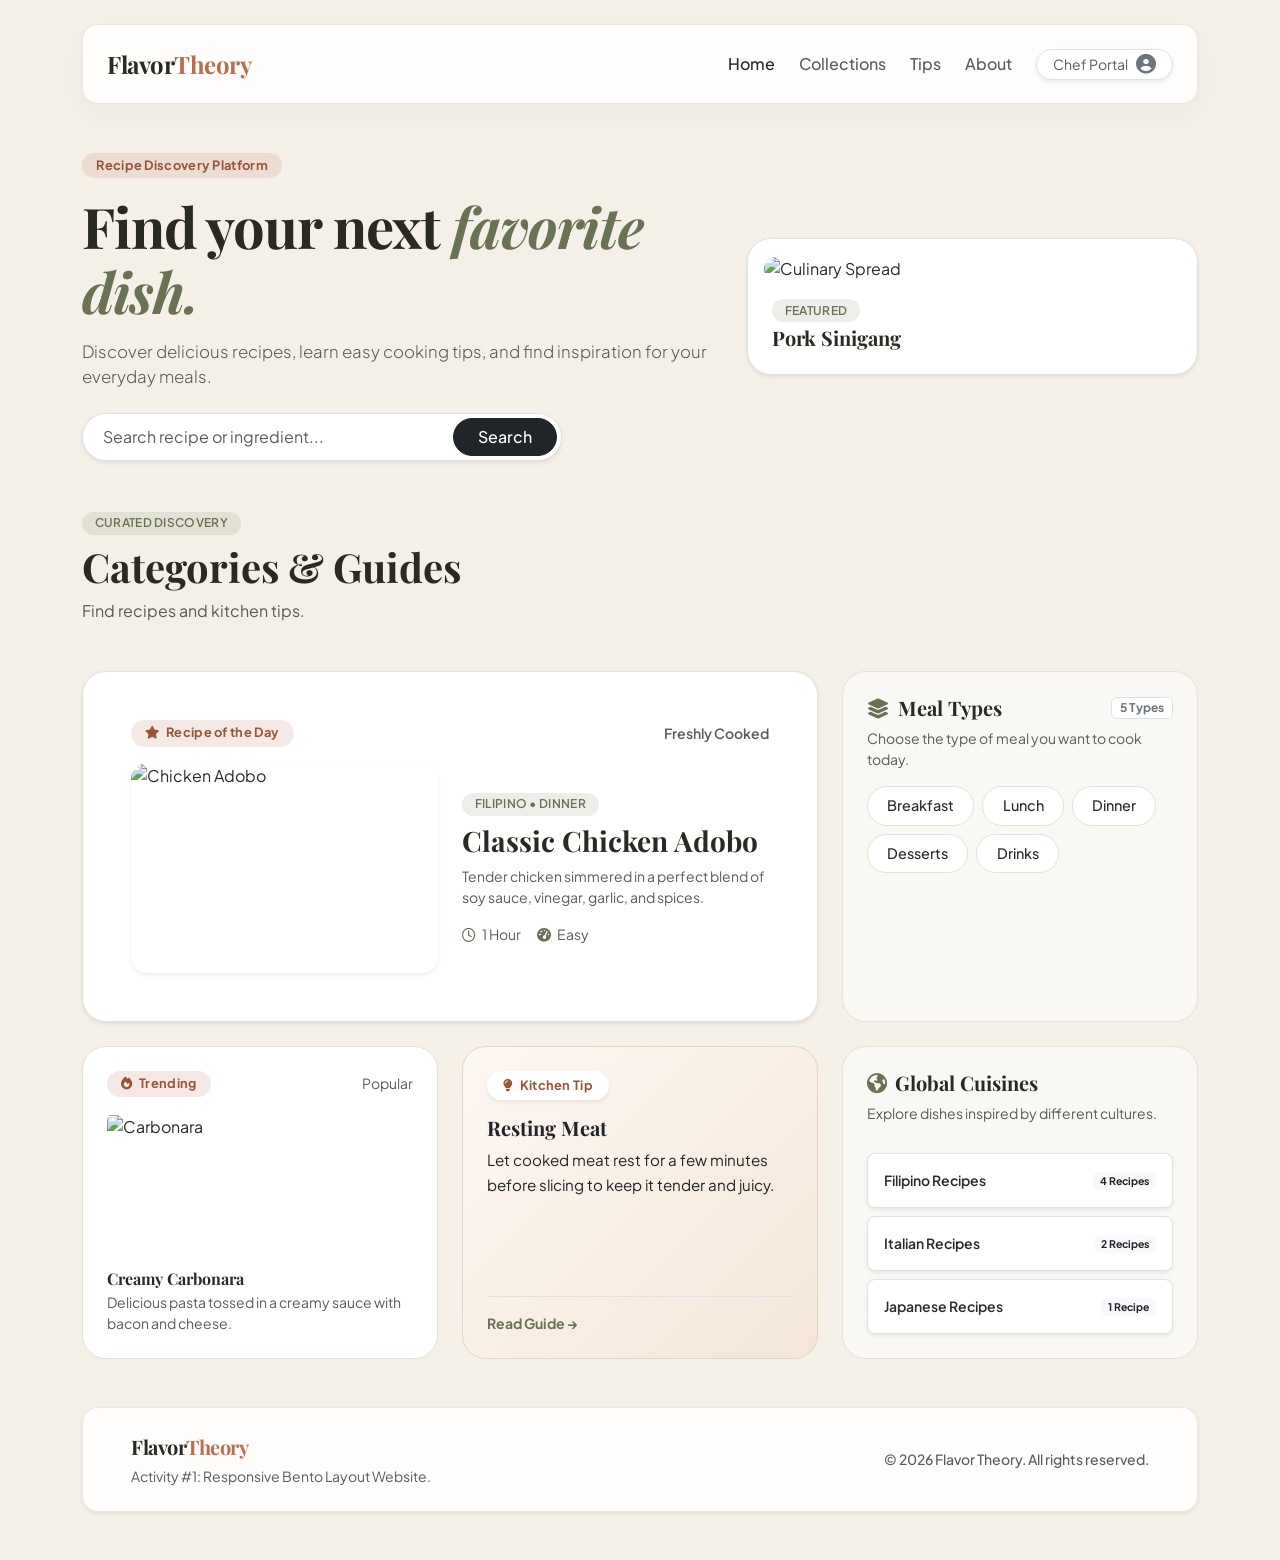
==== activity01/index.html @ 8a3be544 "Add Activity 01 Bento Layout" ====
<!DOCTYPE html>
<html lang="en">
<head>
    <meta charset="UTF-8">
    <meta name="viewport" content="width=device-width, initial-scale=1.0">
    <title>Flavor Theory — Explore the Art of Good Food</title>
    <!-- Bootstrap 5 CSS -->
    <link href="https://cdn.jsdelivr.net/npm/bootstrap@5.3.2/dist/css/bootstrap.min.css" rel="stylesheet">
    <!-- Font Awesome Icons -->
    <link rel="stylesheet" href="https://cdnjs.cloudflare.com/ajax/libs/font-awesome/6.4.0/css/all.min.css">
    <!-- Google Fonts -->
    <link rel="preconnect" href="https://fonts.googleapis.com">
    <link rel="preconnect" href="https://fonts.gstatic.com" crossorigin>
    <link href="https://fonts.googleapis.com/css2?family=Playfair+Display:ital,wght@0,400..900;1,400..900&family=Plus+Jakarta+Sans:wght@300;400;500;600;700&display=swap" rel="stylesheet">
    <!-- Custom CSS -->
    <link rel="stylesheet" href="assets/css/style.css">
</head>
<body>

    <!-- Navigation Bar -->
    <div class="container my-4">
        <nav class="navbar navbar-expand-lg nav-glass px-4 py-3 rounded-4">
            <a class="navbar-brand d-flex align-items-center gap-2" href="#">
                <div class="wordmark fs-4">Flavor<span>Theory</span></div>
            </a>
            <div class="ms-auto d-none d-lg-flex align-items-center gap-4">
                <a href="#" class="text-dark text-decoration-none fw-medium">Home</a>
                <a href="#bento-section" class="text-muted text-decoration-none fw-medium">Collections</a>
                <a href="#masterclass" class="text-muted text-decoration-none fw-medium">Tips</a>
                <a href="#about" class="text-muted text-decoration-none fw-medium">About</a>
                <div class="bg-white px-3 py-1 rounded-pill border d-flex align-items-center gap-2 text-muted small shadow-sm">
                    <span>Chef Portal</span>
                    <i class="fa-solid fa-circle-user fs-5 text-secondary"></i>
                </div>
            </div>
        </nav>
    </div>

    <!-- Hero Section -->
    <header class="container my-5">
        <div class="row align-items-center g-4">
            <div class="col-lg-7">
                <span class="badge badge-terracotta mb-3">Recipe Discovery Platform</span>
                <h1 class="display-4 fw-bold font-serif mb-3 text-deep-charcoal" style="letter-spacing: -1px; line-height: 1.15;">
                    Find your next <span class="text-olive fst-italic">favorite dish.</span>
                </h1>
                <p class="text-muted lead mb-4" style="font-size: 1.05rem;">
                    Discover delicious recipes, learn easy cooking tips, and find inspiration for your everyday meals.
                </p>
                <div class="input-group search-box p-1 bg-white rounded-pill border shadow-sm" style="max-width: 480px;">
                    <input type="text" class="form-control border-0 rounded-pill px-3 shadow-none bg-transparent" placeholder="Search recipe or ingredient...">
                    <button class="btn btn-dark rounded-pill px-4 fw-medium" type="button">Search</button>
                </div>
            </div>
            <div class="col-lg-5">
                <div class="bento-card p-3 bg-white shadow-sm border">
                    <img src="https://cdn.sanity.io/images/f3knbc2s/production/b5c621e55f680cdb059ccbfa2b1a4f8655d17814-2500x1500.jpg" alt="Culinary Spread" class="w-100 rounded-4 object-fit-cover" style="height: 240px;">
                    <div class="mt-3 px-2 pb-2">
                        <span class="badge badge-category mb-1">Featured</span>
                        <h5 class="font-serif mb-0 fw-bold">Pork Sinigang</h5>
                    </div>
                </div>
            </div>
        </div>
    </header>

    <!-- Bento Grid Section -->
    <main class="container my-5" id="bento-section">
        <div class="mb-5">
            <span class="badge badge-category mb-2">Curated Discovery</span>
            <h2 class="font-serif display-6 fw-bold">Categories & Guides</h2>
            <p class="text-muted">Find recipes and kitchen tips.</p>
        </div>

        <div class="row g-4">
            
            <!-- Bento Item 1: Featured Recipe (Large - Col 8) -->
            <div class="col-lg-8">
                <div class="bento-card p-4 p-md-5 bg-white shadow-sm h-100 d-flex flex-column justify-content-between">
                    <div>
                        <div class="d-flex justify-content-between align-items-center mb-3">
                            <span class="badge badge-terracotta"><i class="fa-solid fa-star me-1"></i> Recipe of the Day</span>
                            <span class="small text-muted fw-semibold">Freshly Cooked</span>
                        </div>
                        <div class="row align-items-center g-4">
                            <div class="col-md-6">
                                <div class="overflow-hidden rounded-4 shadow-sm" style="height: 210px;">
                                    <img src="https://www.foxyfolksy.com/wp-content/uploads/2014/03/chicken-adobo-1.jpg" alt="Chicken Adobo" class="w-100 h-100 object-fit-cover">
                                </div>
                            </div>
                            <div class="col-md-6">
                                <span class="badge badge-category mb-2">Filipino • Dinner</span>
                                <h3 class="font-serif fw-bold fs-3 mb-2">Classic Chicken Adobo</h3>
                                <p class="text-muted small mb-3">Tender chicken simmered in a perfect blend of soy sauce, vinegar, garlic, and spices.</p>
                                <div class="d-flex align-items-center gap-3 text-muted small">
                                    <span><i class="fa-regular fa-clock me-1 text-olive"></i> 1 Hour</span>
                                    <span><i class="fa-solid fa-gauge-high me-1 text-olive"></i> Easy</span>
                                </div>
                            </div>
                        </div>
                    </div>
                </div>
            </div>

            <!-- Bento Item 2: Categories (Small - Col 4) -->
            <div class="col-lg-4">
                <div class="bento-card p-4 bg-soft-neutral h-100">
                    <div class="d-flex align-items-center justify-content-between mb-2">
                        <h4 class="font-serif fs-5 mb-0 fw-bold"><i class="fa-solid fa-layer-group text-olive me-2"></i>Meal Types</h4>
                        <span class="badge bg-white text-secondary border">5 Types</span>
                    </div>
                    <p class="text-muted small mb-3">Choose the type of meal you want to cook today.</p>
                    
                    <div class="d-flex flex-wrap gap-2 mt-3">
                        <span class="filter-pill">Breakfast</span>
                        <span class="filter-pill">Lunch</span>
                        <span class="filter-pill">Dinner</span>
                        <span class="filter-pill">Desserts</span>
                        <span class="filter-pill">Drinks</span>
                    </div>
                </div>
            </div>

            <!-- Bento Item 3: Popular Favorites (Medium - Col 4) -->
            <div class="col-lg-4">
                <div class="bento-card p-4 bg-white h-100">
                    <div class="d-flex align-items-center justify-content-between mb-3">
                        <span class="badge badge-terracotta"><i class="fa-solid fa-fire me-1"></i> Trending</span>
                        <span class="small text-muted">Popular</span>
                    </div>
                    <div class="overflow-hidden rounded-3 mb-3" style="height: 140px;">
                        <img src="https://www.melinarecipes.com/wp-content/uploads/2026/01/elimkydu00gqlgxnadoq.webp" alt="Carbonara" class="w-100 h-100 object-fit-cover">
                    </div>
                    <h5 class="font-serif fw-bold fs-6 mb-1">Creamy Carbonara</h5>
                    <p class="text-muted small mb-0">Delicious pasta tossed in a creamy sauce with bacon and cheese.</p>
                </div>
            </div>

            <!-- Bento Item 4: Kitchen Tips (Medium - Col 4) -->
            <div class="col-lg-4" id="masterclass">
                <div class="bento-card p-4 h-100 d-flex flex-column justify-content-between tip-bento-card">
                    <div>
                        <div class="d-flex align-items-center gap-2 mb-3">
                            <span class="badge badge-terracotta bg-white shadow-sm px-3 py-2"><i class="fa-solid fa-lightbulb me-1"></i> Kitchen Tip</span>
                        </div>
                        <h4 class="font-serif fs-5 fw-bold mb-2 text-dark">Resting Meat</h4>
                        <p class="text-dark small mb-0" style="line-height: 1.6; font-size: 0.95rem !important;">Let cooked meat rest for a few minutes before slicing to keep it tender and juicy.</p>
                    </div>
                    <div class="mt-4 pt-3 border-top border-subtle small text-olive fw-bold">
                        <span>Read Guide &rarr;</span>
                    </div>
                </div>
            </div>

            <!-- Bento Item 5: Regional Cuisines (Medium - Col 4) -->
            <div class="col-lg-4">
                <div class="bento-card p-4 bg-soft-neutral h-100 d-flex flex-column justify-content-between">
                    <div>
                        <h4 class="font-serif fs-5 mb-2 fw-bold"><i class="fa-solid fa-earth-americas text-olive me-2"></i>Global Cuisines</h4>
                        <p class="text-muted small mb-3">Explore dishes inspired by different cultures.</p>
                    </div>
                    <div class="d-flex flex-column gap-2 pt-1">
                        <div class="p-3 rounded-3 bg-white border d-flex justify-content-between align-items-center small shadow-sm">
                            <span class="fw-semibold">Filipino Recipes</span>
                            <span class="badge bg-light text-dark">4 Recipes</span>
                        </div>
                        <div class="p-3 rounded-3 bg-white border d-flex justify-content-between align-items-center small shadow-sm">
                            <span class="fw-semibold">Italian Recipes</span>
                            <span class="badge bg-light text-dark">2 Recipes</span>
                        </div>
                        <div class="p-3 rounded-3 bg-white border d-flex justify-content-between align-items-center small shadow-sm">
                            <span class="fw-semibold">Japanese Recipes</span>
                            <span class="badge bg-light text-dark">1 Recipe</span>
                        </div>
                    </div>
                </div>
            </div>

        </div>
    </main>

    <!-- Footer -->
    <footer class="container my-5" id="about">
        <div class="nav-glass p-4 px-md-5 rounded-4 text-center text-md-start d-md-flex justify-content-between align-items-center shadow-sm">
            <div>
                <div class="wordmark fs-5 mb-1">Flavor<span>Theory</span></div>
                <p class="text-muted small mb-0">Activity #1: Responsive Bento Layout Website.</p>
            </div>
            <div class="text-muted small mt-3 mt-md-0 fw-medium">
                &copy; 2026 Flavor Theory. All rights reserved.
            </div>
        </div>
    </footer>

</body>
</html>
---- activity01/assets/css/style.css ----
:root {
    --bg-warm-ivory: #F4F0E8;
    --text-deep-charcoal: #292B23;
    --olive-green: #697354;
    --olive-dark: #535c42;
    --terracotta: #B86F50;
    --card-surface: #FFFFFF;
    --card-surface-soft: #FAF8F5;
    --border-subtle: #E6E1D6;
}

body {
    background-color: var(--bg-warm-ivory);
    color: var(--text-deep-charcoal);
    font-family: 'Plus Jakarta Sans', sans-serif;
}

h1, h2, h3, h4, h5, h6, .font-serif {
    font-family: 'Playfair Display', serif;
}

.wordmark {
    font-family: 'Playfair Display', serif;
    font-weight: 700;
    color: var(--text-deep-charcoal);
    letter-spacing: -0.5px;
}
.wordmark span {
    color: var(--terracotta);
}

/* Glassmorphism Navigation */
.nav-glass {
    background: rgba(255, 255, 255, 0.85);
    backdrop-filter: blur(12px);
    -webkit-backdrop-filter: blur(12px);
    border: 1px solid rgba(230, 225, 214, 0.8);
    box-shadow: 0 10px 30px 0 rgba(41, 43, 35, 0.04);
}

/* Bento Card Styling */
.bento-card {
    background-color: var(--card-surface);
    border: 1px solid var(--border-subtle);
    border-radius: 1.5rem;
    transition: transform 0.25s ease, box-shadow 0.25s ease;
}
.bento-card:hover {
    transform: translateY(-4px);
    box-shadow: 0 12px 30px rgba(41, 43, 35, 0.07);
}

/* Special styling for Kitchen Tip card to fix readability */
.tip-bento-card {
    background: linear-gradient(135deg, #FDF7F2 0%, #F3E6D8 100%) !important;
    border: 1px solid #E5D5C3 !important;
}

/* Badges & Filter Pills */
.badge-category {
    background-color: rgba(105, 115, 84, 0.12);
    color: var(--olive-green);
    font-weight: 600;
    font-size: 0.75rem;
    padding: 0.35rem 0.8rem;
    border-radius: 50rem;
    text-transform: uppercase;
    letter-spacing: 0.3px;
}
.badge-terracotta {
    background-color: rgba(184, 111, 80, 0.15);
    color: #9A5437;
    font-weight: 700;
    font-size: 0.8rem;
    padding: 0.4rem 0.9rem;
    border-radius: 50rem;
    letter-spacing: 0.3px;
}
.filter-pill {
    background: var(--card-surface);
    border: 1px solid var(--border-subtle);
    color: var(--text-deep-charcoal);
    padding: 0.5rem 1.2rem;
    border-radius: 50rem;
    font-size: 0.9rem;
    font-weight: 500;
    display: inline-block;
}

.bg-soft-neutral { background-color: var(--card-surface-soft); }
.text-olive { color: var(--olive-green); }
.text-terracotta { color: var(--terracotta); }
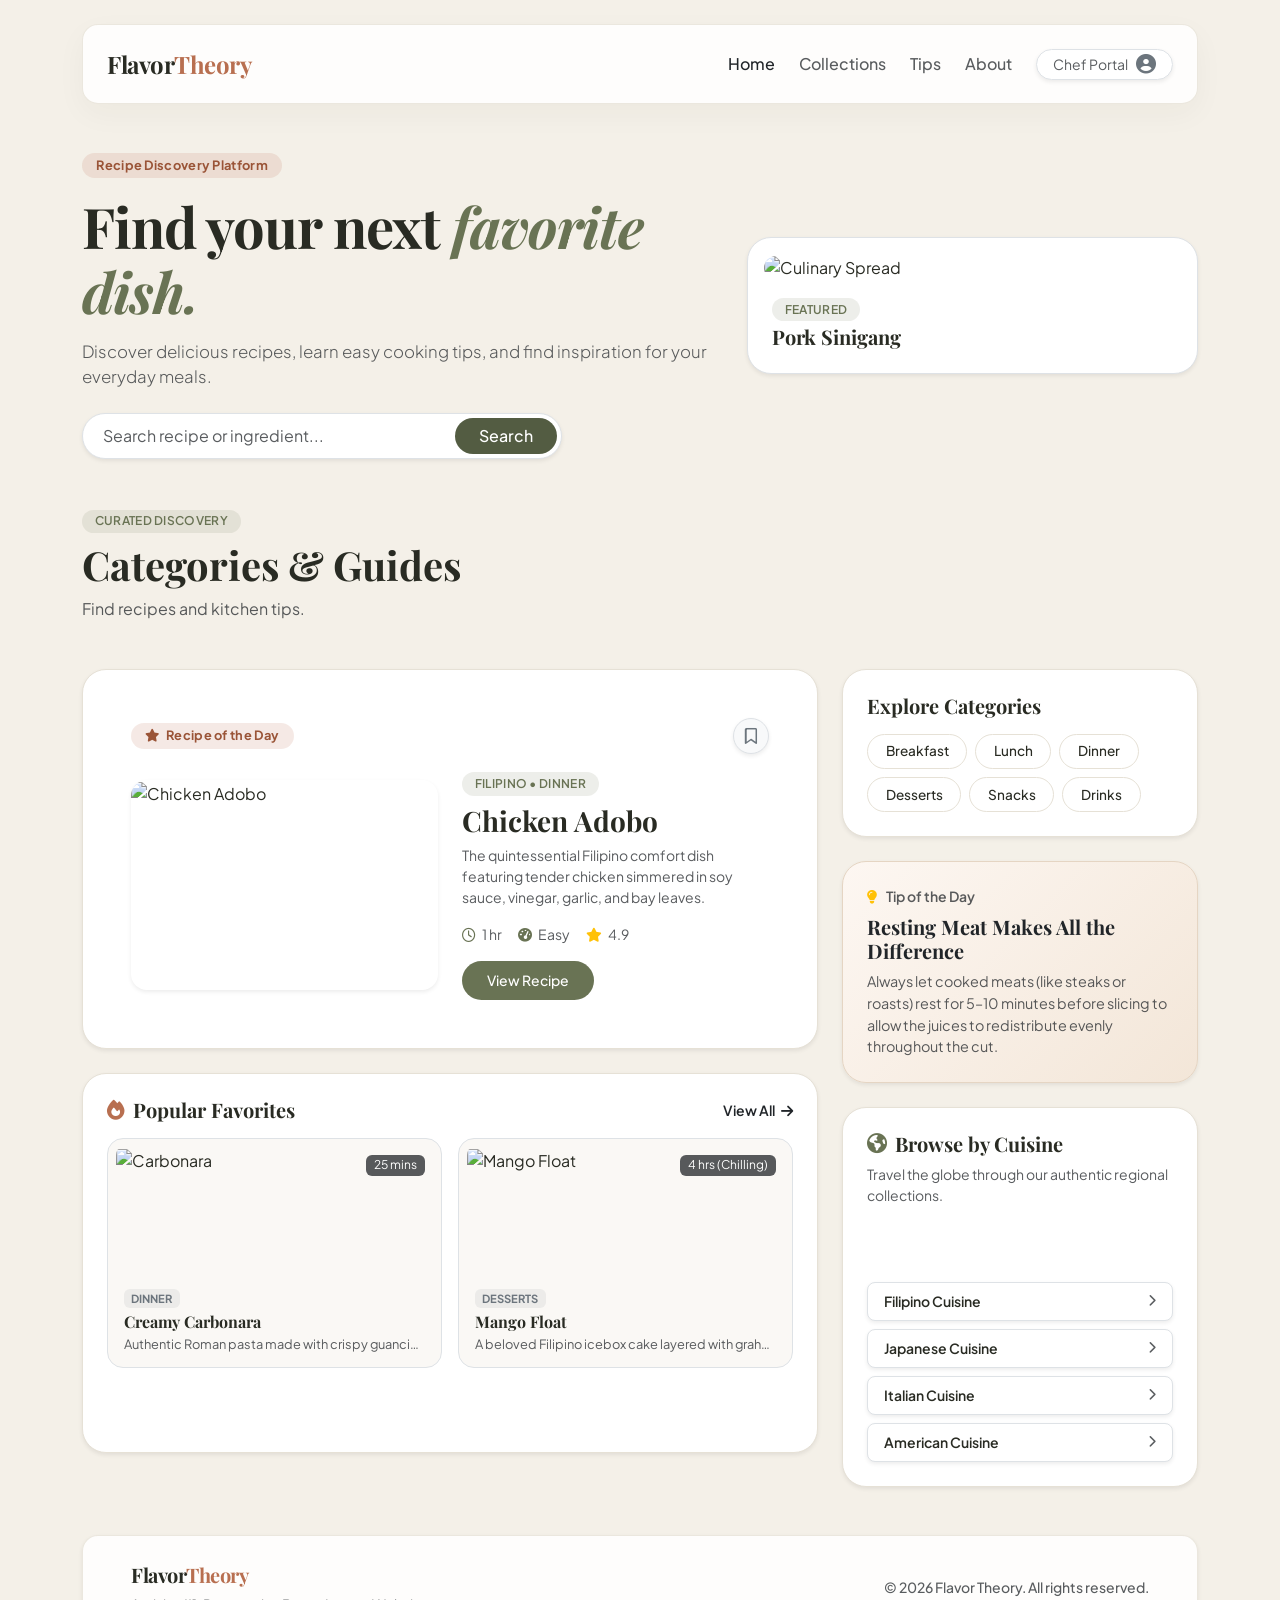
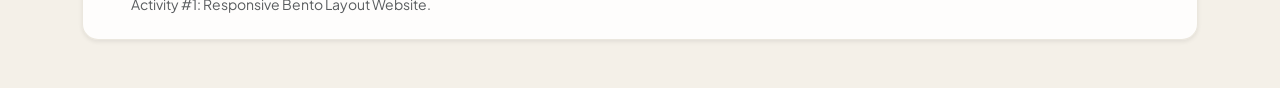
==== commit 2479081c: "fix layout" ====
--- a/activity01/index.html
+++ b/activity01/index.html
@@ -49,7 +49,7 @@
                 </p>
                 <div class="input-group search-box p-1 bg-white rounded-pill border shadow-sm" style="max-width: 480px;">
                     <input type="text" class="form-control border-0 rounded-pill px-3 shadow-none bg-transparent" placeholder="Search recipe or ingredient...">
-                    <button class="btn btn-dark rounded-pill px-4 fw-medium" type="button">Search</button>
+                    <button class="btn btn-dark rounded-pill px-4 fw-medium" type="button" style="background-color: var(--olive-dark); border: none;">Search</button>
                 </div>
             </div>
             <div class="col-lg-5">
@@ -72,108 +72,136 @@
             <p class="text-muted">Find recipes and kitchen tips.</p>
         </div>
 
-        <div class="row g-4">
+        <div class="row g-4 align-items-start">
             
-            <!-- Bento Item 1: Featured Recipe (Large - Col 8) -->
-            <div class="col-lg-8">
-                <div class="bento-card p-4 p-md-5 bg-white shadow-sm h-100 d-flex flex-column justify-content-between">
+            <!-- LEFT COLUMN (Col-lg-8) -->
+            <div class="col-lg-8 d-flex flex-column gap-4">
+                
+                <!-- 1. Recipe of the Day -->
+                <div class="bento-card p-4 p-md-5 bg-white shadow-sm">
+                    <div class="d-flex justify-content-between align-items-center mb-3">
+                        <span class="badge badge-terracotta"><i class="fa-solid fa-star me-1"></i> Recipe of the Day</span>
+                        <button class="btn btn-light rounded-circle p-0 border shadow-sm d-flex align-items-center justify-content-center" style="width: 36px; height: 36px;" type="button">
+                            <i class="fa-regular fa-bookmark text-secondary"></i>
+                        </button>
+                    </div>
+                    <div class="row align-items-center g-4">
+                        <div class="col-md-6">
+                            <div class="overflow-hidden rounded-4 shadow-sm" style="height: 210px;">
+                                <img src="https://www.foxyfolksy.com/wp-content/uploads/2014/03/chicken-adobo-1.jpg" alt="Chicken Adobo" class="w-100 h-100 object-fit-cover">
+                            </div>
+                        </div>
+                        <div class="col-md-6">
+                            <span class="badge badge-category mb-2">FILIPINO • DINNER</span>
+                            <h3 class="font-serif fw-bold fs-3 mb-2">Chicken Adobo</h3>
+                            <p class="text-muted small mb-3">The quintessential Filipino comfort dish featuring tender chicken simmered in soy sauce, vinegar, garlic, and bay leaves.</p>
+                            <div class="d-flex align-items-center gap-3 text-muted small mb-3">
+                                <span><i class="fa-regular fa-clock me-1 text-olive"></i> 1 hr</span>
+                                <span><i class="fa-solid fa-gauge-high me-1 text-olive"></i> Easy</span>
+                                <span><i class="fa-solid fa-star text-warning me-1"></i> 4.9</span>
+                            </div>
+                            <a href="#" class="btn text-white btn-sm rounded-pill px-4 py-2 fw-medium" style="background-color: var(--olive-green);">View Recipe</a>
+                        </div>
+                    </div>
+                </div>
+
+                <!-- 2. Popular Favorites -->
+                <div class="bento-card p-4 bg-white shadow-sm d-flex flex-column justify-content-between" style="min-height: 380px;">
                     <div>
-                        <div class="d-flex justify-content-between align-items-center mb-3">
-                            <span class="badge badge-terracotta"><i class="fa-solid fa-star me-1"></i> Recipe of the Day</span>
-                            <span class="small text-muted fw-semibold">Freshly Cooked</span>
-                        </div>
-                        <div class="row align-items-center g-4">
+                        <div class="d-flex align-items-center justify-content-between mb-3">
+                            <h4 class="font-serif fs-5 mb-0 fw-bold d-flex align-items-center gap-2">
+                                <i class="fa-solid fa-fire text-terracotta"></i> Popular Favorites
+                            </h4>
+                            <a href="#" class="text-dark text-decoration-none small fw-semibold">View All <i class="fa-solid fa-arrow-right ms-1"></i></a>
+                        </div>
+                        <div class="row g-3">
+                            <!-- Card 1: Carbonara -->
                             <div class="col-md-6">
-                                <div class="overflow-hidden rounded-4 shadow-sm" style="height: 210px;">
-                                    <img src="https://www.foxyfolksy.com/wp-content/uploads/2014/03/chicken-adobo-1.jpg" alt="Chicken Adobo" class="w-100 h-100 object-fit-cover">
+                                <div class="border rounded-4 p-2 bg-soft-neutral">
+                                    <div class="position-relative overflow-hidden rounded-3 mb-2" style="height: 130px;">
+                                        <img src="https://www.melinarecipes.com/wp-content/uploads/2026/01/elimkydu00gqlgxnadoq.webp" alt="Carbonara" class="w-100 h-100 object-fit-cover">
+                                        <span class="position-absolute top-0 end-0 m-2 badge bg-dark bg-opacity-75 text-white small fw-normal">25 mins</span>
+                                    </div>
+                                    <div class="px-2 pb-1">
+                                        <span class="badge bg-secondary bg-opacity-10 text-secondary mb-1" style="font-size: 0.7rem; font-weight: 700;">DINNER</span>
+                                        <h5 class="font-serif fw-bold fs-6 mb-1">Creamy Carbonara</h5>
+                                        <p class="text-muted small mb-0 text-truncate" style="font-size: 0.8rem !important;">Authentic Roman pasta made with crispy guanciale...</p>
+                                    </div>
                                 </div>
                             </div>
+                            <!-- Card 2: Mango Float -->
                             <div class="col-md-6">
-                                <span class="badge badge-category mb-2">Filipino • Dinner</span>
-                                <h3 class="font-serif fw-bold fs-3 mb-2">Classic Chicken Adobo</h3>
-                                <p class="text-muted small mb-3">Tender chicken simmered in a perfect blend of soy sauce, vinegar, garlic, and spices.</p>
-                                <div class="d-flex align-items-center gap-3 text-muted small">
-                                    <span><i class="fa-regular fa-clock me-1 text-olive"></i> 1 Hour</span>
-                                    <span><i class="fa-solid fa-gauge-high me-1 text-olive"></i> Easy</span>
+                                <div class="border rounded-4 p-2 bg-soft-neutral">
+                                    <div class="position-relative overflow-hidden rounded-3 mb-2" style="height: 130px;">
+                                        <img src="https://sweetsimplevegan.com/wp-content/uploads/2024/09/vegan-filipino-mango-float-recipe-sweet-simple-vegan-6.jpg" alt="Mango Float" class="w-100 h-100 object-fit-cover">
+                                        <span class="position-absolute top-0 end-0 m-2 badge bg-dark bg-opacity-75 text-white small fw-normal">4 hrs (Chilling)</span>
+                                    </div>
+                                    <div class="px-2 pb-1">
+                                        <span class="badge bg-secondary bg-opacity-10 text-secondary mb-1" style="font-size: 0.7rem; font-weight: 700;">DESSERTS</span>
+                                        <h5 class="font-serif fw-bold fs-6 mb-1">Mango Float</h5>
+                                        <p class="text-muted small mb-0 text-truncate" style="font-size: 0.8rem !important;">A beloved Filipino icebox cake layered with graham...</p>
+                                    </div>
                                 </div>
                             </div>
                         </div>
                     </div>
                 </div>
-            </div>
-
-            <!-- Bento Item 2: Categories (Small - Col 4) -->
-            <div class="col-lg-4">
-                <div class="bento-card p-4 bg-soft-neutral h-100">
-                    <div class="d-flex align-items-center justify-content-between mb-2">
-                        <h4 class="font-serif fs-5 mb-0 fw-bold"><i class="fa-solid fa-layer-group text-olive me-2"></i>Meal Types</h4>
-                        <span class="badge bg-white text-secondary border">5 Types</span>
-                    </div>
-                    <p class="text-muted small mb-3">Choose the type of meal you want to cook today.</p>
-                    
-                    <div class="d-flex flex-wrap gap-2 mt-3">
+
+            </div>
+
+            <!-- RIGHT COLUMN (Col-lg-4) -->
+            <div class="col-lg-4 d-flex flex-column gap-4">
+                
+                <!-- 3. Explore Categories -->
+                <div class="bento-card p-4 bg-white shadow-sm">
+                    <h4 class="font-serif fs-5 mb-3 fw-bold">Explore Categories</h4>
+                    <div class="d-flex flex-wrap gap-2">
                         <span class="filter-pill">Breakfast</span>
                         <span class="filter-pill">Lunch</span>
                         <span class="filter-pill">Dinner</span>
                         <span class="filter-pill">Desserts</span>
+                        <span class="filter-pill">Snacks</span>
                         <span class="filter-pill">Drinks</span>
                     </div>
                 </div>
-            </div>
-
-            <!-- Bento Item 3: Popular Favorites (Medium - Col 4) -->
-            <div class="col-lg-4">
-                <div class="bento-card p-4 bg-white h-100">
-                    <div class="d-flex align-items-center justify-content-between mb-3">
-                        <span class="badge badge-terracotta"><i class="fa-solid fa-fire me-1"></i> Trending</span>
-                        <span class="small text-muted">Popular</span>
-                    </div>
-                    <div class="overflow-hidden rounded-3 mb-3" style="height: 140px;">
-                        <img src="https://www.melinarecipes.com/wp-content/uploads/2026/01/elimkydu00gqlgxnadoq.webp" alt="Carbonara" class="w-100 h-100 object-fit-cover">
-                    </div>
-                    <h5 class="font-serif fw-bold fs-6 mb-1">Creamy Carbonara</h5>
-                    <p class="text-muted small mb-0">Delicious pasta tossed in a creamy sauce with bacon and cheese.</p>
-                </div>
-            </div>
-
-            <!-- Bento Item 4: Kitchen Tips (Medium - Col 4) -->
-            <div class="col-lg-4" id="masterclass">
-                <div class="bento-card p-4 h-100 d-flex flex-column justify-content-between tip-bento-card">
+
+                <!-- 4. Tip of the Day -->
+                <div class="bento-card p-4 tip-bento-card shadow-sm" id="masterclass">
+                    <div class="d-flex align-items-center gap-2 mb-2 text-muted small fw-semibold">
+                        <i class="fa-solid fa-lightbulb text-warning"></i> Tip of the Day
+                    </div>
+                    <h4 class="font-serif fs-5 fw-bold mb-2 text-dark">Resting Meat Makes All the Difference</h4>
+                    <p class="text-dark opacity-75 small mb-0" style="line-height: 1.5; font-size: 0.9rem;">Always let cooked meats (like steaks or roasts) rest for 5–10 minutes before slicing to allow the juices to redistribute evenly throughout the cut.</p>
+                </div>
+
+                <!-- 5. Browse by Cuisine -->
+                <div class="bento-card p-4 bg-white shadow-sm d-flex flex-column justify-content-between" style="min-height: 380px;">
                     <div>
-                        <div class="d-flex align-items-center gap-2 mb-3">
-                            <span class="badge badge-terracotta bg-white shadow-sm px-3 py-2"><i class="fa-solid fa-lightbulb me-1"></i> Kitchen Tip</span>
-                        </div>
-                        <h4 class="font-serif fs-5 fw-bold mb-2 text-dark">Resting Meat</h4>
-                        <p class="text-dark small mb-0" style="line-height: 1.6; font-size: 0.95rem !important;">Let cooked meat rest for a few minutes before slicing to keep it tender and juicy.</p>
-                    </div>
-                    <div class="mt-4 pt-3 border-top border-subtle small text-olive fw-bold">
-                        <span>Read Guide &rarr;</span>
-                    </div>
-                </div>
-            </div>
-
-            <!-- Bento Item 5: Regional Cuisines (Medium - Col 4) -->
-            <div class="col-lg-4">
-                <div class="bento-card p-4 bg-soft-neutral h-100 d-flex flex-column justify-content-between">
-                    <div>
-                        <h4 class="font-serif fs-5 mb-2 fw-bold"><i class="fa-solid fa-earth-americas text-olive me-2"></i>Global Cuisines</h4>
-                        <p class="text-muted small mb-3">Explore dishes inspired by different cultures.</p>
-                    </div>
-                    <div class="d-flex flex-column gap-2 pt-1">
-                        <div class="p-3 rounded-3 bg-white border d-flex justify-content-between align-items-center small shadow-sm">
-                            <span class="fw-semibold">Filipino Recipes</span>
-                            <span class="badge bg-light text-dark">4 Recipes</span>
-                        </div>
-                        <div class="p-3 rounded-3 bg-white border d-flex justify-content-between align-items-center small shadow-sm">
-                            <span class="fw-semibold">Italian Recipes</span>
-                            <span class="badge bg-light text-dark">2 Recipes</span>
-                        </div>
-                        <div class="p-3 rounded-3 bg-white border d-flex justify-content-between align-items-center small shadow-sm">
-                            <span class="fw-semibold">Japanese Recipes</span>
-                            <span class="badge bg-light text-dark">1 Recipe</span>
-                        </div>
-                    </div>
-                </div>
+                        <h4 class="font-serif fs-5 mb-2 fw-bold d-flex align-items-center gap-2">
+                            <i class="fa-solid fa-earth-americas text-olive"></i> Browse by Cuisine
+                        </h4>
+                        <p class="text-muted small mb-3">Travel the globe through our authentic regional collections.</p>
+                    </div>
+                    <div class="d-flex flex-column gap-2">
+                        <div class="p-2 px-3 rounded-3 border d-flex justify-content-between align-items-center small shadow-sm bg-white">
+                            <span class="fw-semibold">Filipino Cuisine</span>
+                            <i class="fa-solid fa-chevron-right text-muted small"></i>
+                        </div>
+                        <div class="p-2 px-3 rounded-3 border d-flex justify-content-between align-items-center small shadow-sm bg-white">
+                            <span class="fw-semibold">Japanese Cuisine</span>
+                            <i class="fa-solid fa-chevron-right text-muted small"></i>
+                        </div>
+                        <div class="p-2 px-3 rounded-3 border d-flex justify-content-between align-items-center small shadow-sm bg-white">
+                            <span class="fw-semibold">Italian Cuisine</span>
+                            <i class="fa-solid fa-chevron-right text-muted small"></i>
+                        </div>
+                        <div class="p-2 px-3 rounded-3 border d-flex justify-content-between align-items-center small shadow-sm bg-white">
+                            <span class="fw-semibold">American Cuisine</span>
+                            <i class="fa-solid fa-chevron-right text-muted small"></i>
+                        </div>
+                    </div>
+                </div>
+
             </div>
 
         </div>
--- a/activity01/assets/css/style.css
+++ b/activity01/assets/css/style.css
@@ -50,7 +50,7 @@
     box-shadow: 0 12px 30px rgba(41, 43, 35, 0.07);
 }
 
-/* Special styling for Kitchen Tip card to fix readability */
+/* Kitchen Tip Styling*/
 .tip-bento-card {
     background: linear-gradient(135deg, #FDF7F2 0%, #F3E6D8 100%) !important;
     border: 1px solid #E5D5C3 !important;
@@ -80,11 +80,16 @@
     background: var(--card-surface);
     border: 1px solid var(--border-subtle);
     color: var(--text-deep-charcoal);
-    padding: 0.5rem 1.2rem;
+    padding: 0.4rem 1.1rem;
     border-radius: 50rem;
-    font-size: 0.9rem;
+    font-size: 0.85rem;
     font-weight: 500;
     display: inline-block;
+    cursor: pointer;
+    transition: all 0.2s ease;
+}
+.filter-pill:hover {
+    background-color: var(--border-subtle);
 }
 
 .bg-soft-neutral { background-color: var(--card-surface-soft); }
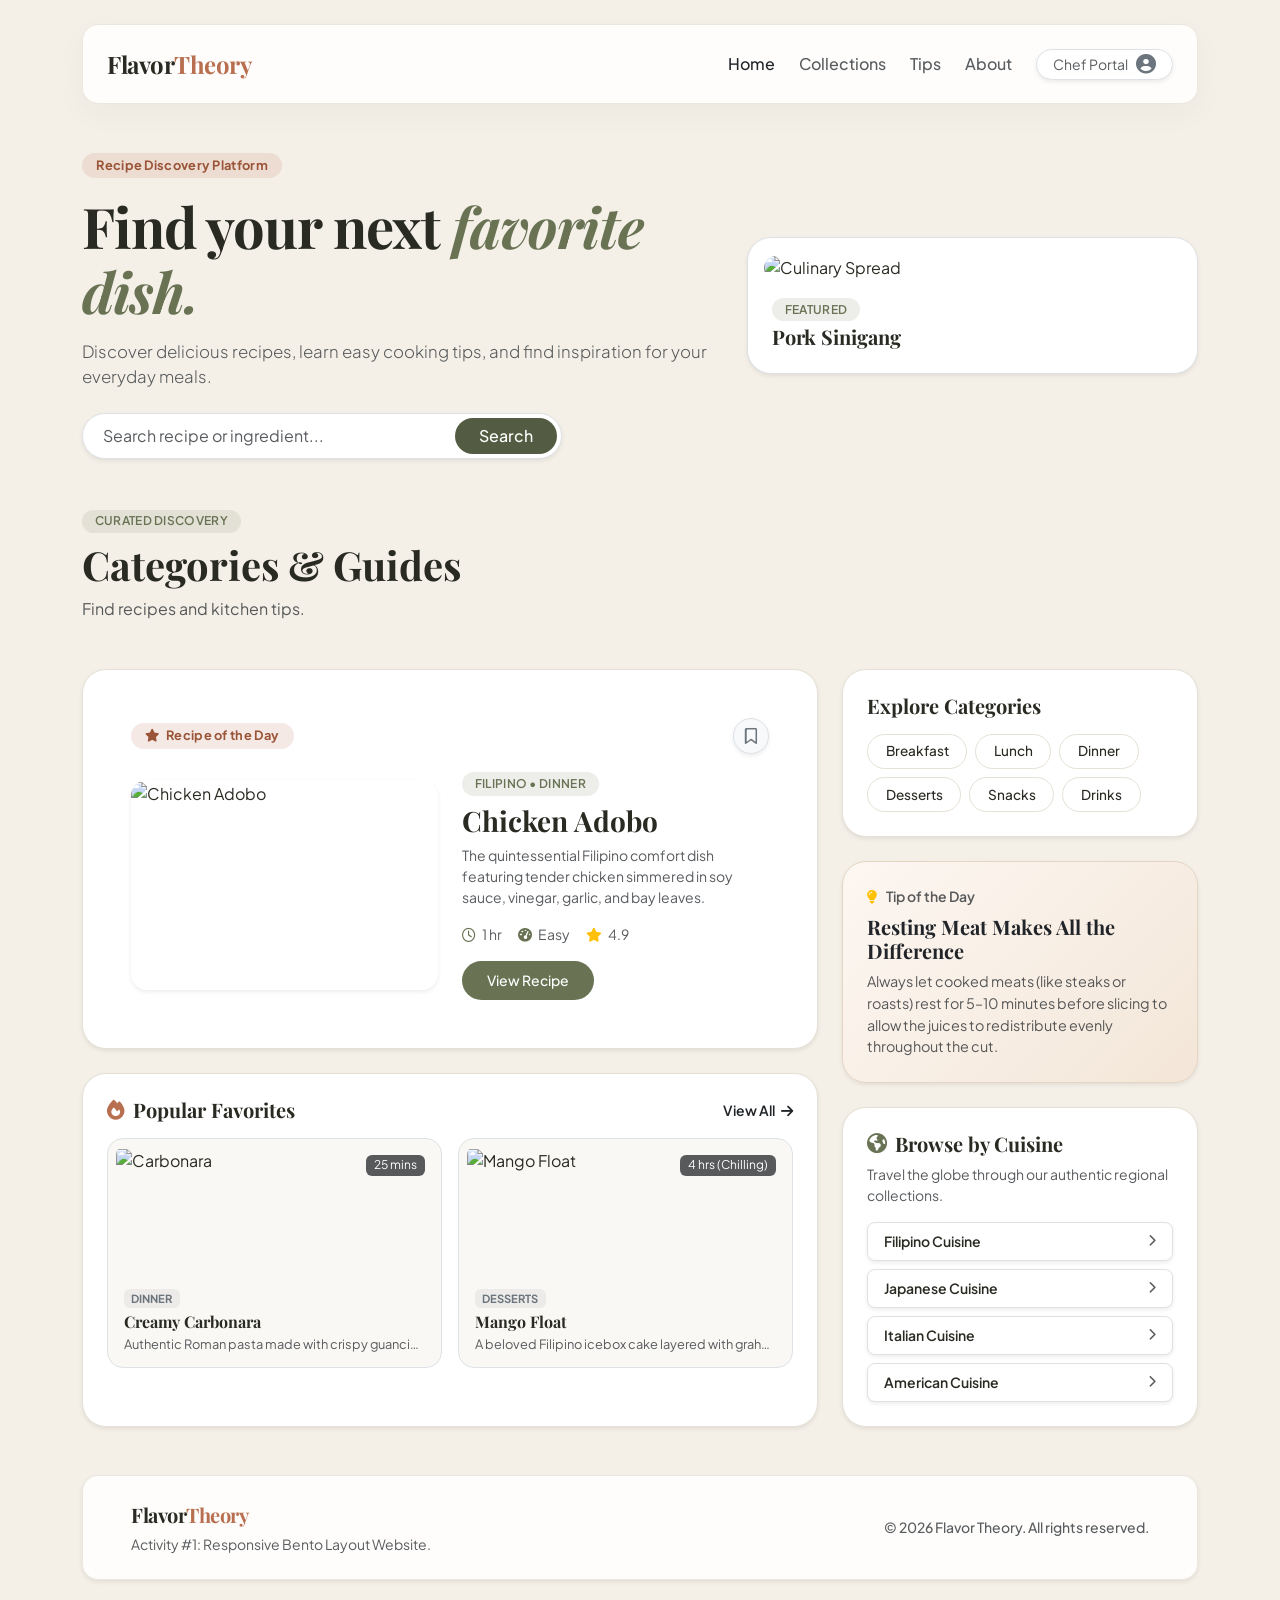
==== commit dcbe9b9a: "fix layout and spacing" ====
--- a/activity01/index.html
+++ b/activity01/index.html
@@ -72,7 +72,7 @@
             <p class="text-muted">Find recipes and kitchen tips.</p>
         </div>
 
-        <div class="row g-4 align-items-start">
+        <div class="row g-4 align-items-stretch">
             
             <!-- LEFT COLUMN (Col-lg-8) -->
             <div class="col-lg-8 d-flex flex-column gap-4">
@@ -106,7 +106,7 @@
                 </div>
 
                 <!-- 2. Popular Favorites -->
-                <div class="bento-card p-4 bg-white shadow-sm d-flex flex-column justify-content-between" style="min-height: 380px;">
+                <div class="bento-card p-4 bg-white shadow-sm flex-grow-1 d-flex flex-column justify-content-between">
                     <div>
                         <div class="d-flex align-items-center justify-content-between mb-3">
                             <h4 class="font-serif fs-5 mb-0 fw-bold d-flex align-items-center gap-2">
@@ -152,7 +152,7 @@
             <!-- RIGHT COLUMN (Col-lg-4) -->
             <div class="col-lg-4 d-flex flex-column gap-4">
                 
-                <!-- 3. Explore Categories -->
+                <!-- 1. Explore Categories -->
                 <div class="bento-card p-4 bg-white shadow-sm">
                     <h4 class="font-serif fs-5 mb-3 fw-bold">Explore Categories</h4>
                     <div class="d-flex flex-wrap gap-2">
@@ -165,7 +165,7 @@
                     </div>
                 </div>
 
-                <!-- 4. Tip of the Day -->
+                <!-- 2. Tip of the Day -->
                 <div class="bento-card p-4 tip-bento-card shadow-sm" id="masterclass">
                     <div class="d-flex align-items-center gap-2 mb-2 text-muted small fw-semibold">
                         <i class="fa-solid fa-lightbulb text-warning"></i> Tip of the Day
@@ -174,8 +174,8 @@
                     <p class="text-dark opacity-75 small mb-0" style="line-height: 1.5; font-size: 0.9rem;">Always let cooked meats (like steaks or roasts) rest for 5–10 minutes before slicing to allow the juices to redistribute evenly throughout the cut.</p>
                 </div>
 
-                <!-- 5. Browse by Cuisine -->
-                <div class="bento-card p-4 bg-white shadow-sm d-flex flex-column justify-content-between" style="min-height: 380px;">
+                <!-- 3. Browse by Cuisine -->
+                <div class="bento-card p-4 bg-white shadow-sm flex-grow-1 d-flex flex-column justify-content-between">
                     <div>
                         <h4 class="font-serif fs-5 mb-2 fw-bold d-flex align-items-center gap-2">
                             <i class="fa-solid fa-earth-americas text-olive"></i> Browse by Cuisine
